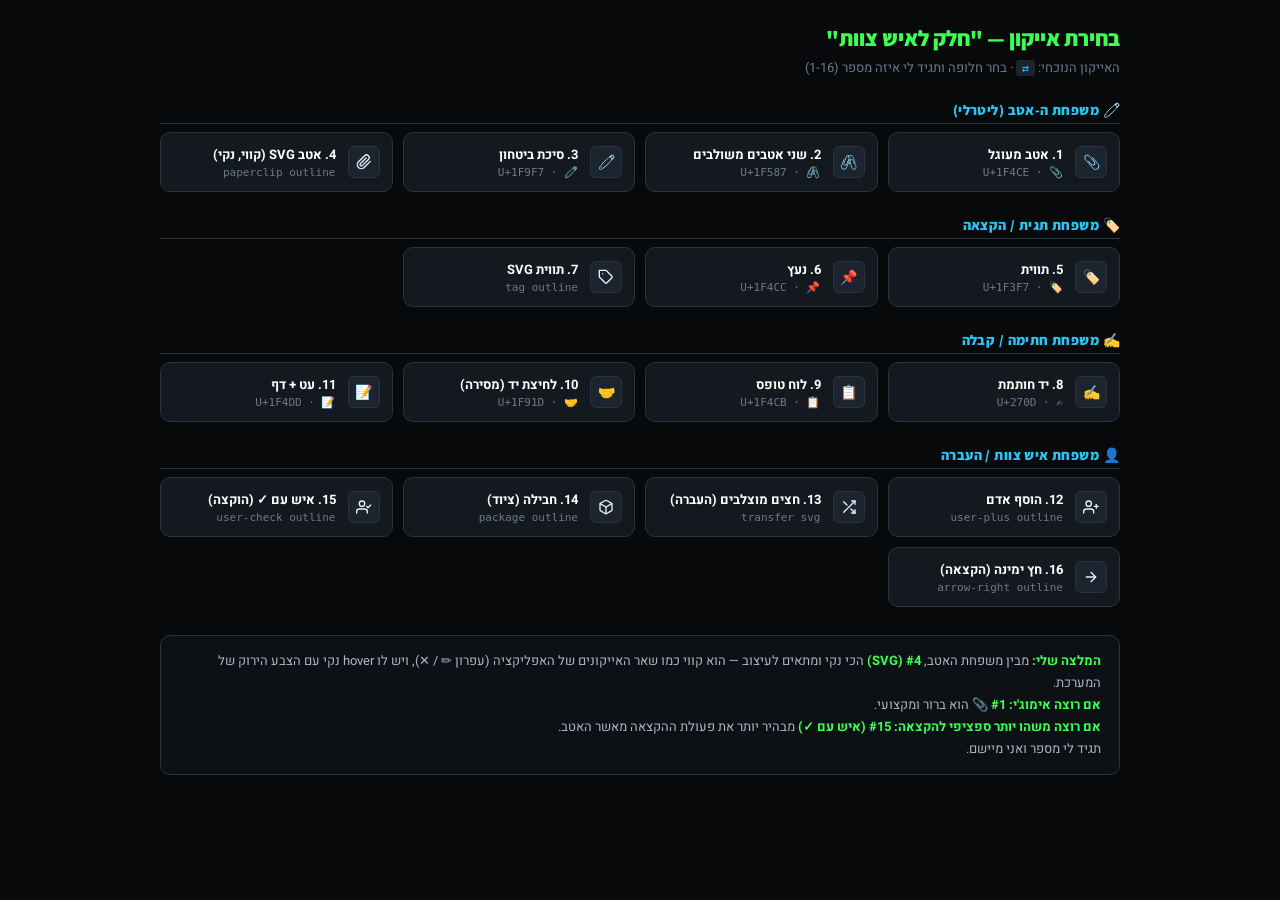
==== icon-preview.html @ a28305ae "preview(logistics): icon options for 'חלק לאיש צוות' button" ====
<!DOCTYPE html>
<html lang="he" dir="rtl">
<head>
<meta charset="UTF-8">
<meta name="viewport" content="width=device-width,initial-scale=1">
<title>בחירת אייקון — חלק לאיש צוות</title>
<link href="https://fonts.googleapis.com/css2?family=Heebo:wght@400;700;800;900&family=Assistant:wght@400;700;800;900&display=swap" rel="stylesheet">
<style>
:root{
  --bg:#07090a; --panel:#0d1014; --panel2:#141920; --panel3:#1c2430;
  --border:#1a2028; --border2:#2a3340; --border3:#3d4a5c;
  --accent:#3dff52; --accent2:#29c5f6; --danger:#ff3333; --warn:#ffc107;
  --text:#e8eff5; --text2:#a8b8c8; --text3:#6c7a89; --texthi:#fff;
  --r:8px;
}
*{box-sizing:border-box}
body{margin:0;font-family:'Heebo',sans-serif;background:var(--bg);color:var(--text);padding:24px;min-height:100vh}
.page{max-width:960px;margin:0 auto}
h1{font-family:'Assistant',sans-serif;font-size:22px;font-weight:900;color:var(--accent);margin:0 0 6px}
.sub{font-size:13px;color:var(--text3);margin-bottom:24px}
.cat{font-family:'Assistant',sans-serif;font-size:14px;font-weight:900;color:var(--accent2);margin:24px 0 8px;padding-bottom:4px;border-bottom:1px solid var(--border2);letter-spacing:0.03em}
.grid{display:grid;grid-template-columns:repeat(auto-fill,minmax(230px,1fr));gap:10px}
.card{background:var(--panel2);border:1px solid var(--border2);border-radius:10px;padding:12px;display:flex;align-items:center;gap:12px;transition:all 0.15s}
.card:hover{border-color:var(--accent);background:var(--panel3)}
.card .lbl{flex:1}
.card .lbl .name{font-size:13px;font-weight:700;color:var(--texthi);margin-bottom:2px}
.card .lbl .chr{font-size:11px;color:var(--text3);font-family:monospace}

/* MIMICS THE REAL .act-btn FROM THE APP */
.act-btn{
  background:var(--panel3);
  border:1px solid var(--border2);
  border-radius:6px;
  width:32px; height:32px;
  padding:0;
  display:flex; align-items:center; justify-content:center;
  font-size:14px;
  color:var(--text);
  cursor:pointer;
  transition:all 0.12s;
  font-family:inherit;
  flex-shrink:0;
}
.act-btn:hover{
  background:var(--accent);
  border-color:var(--accent);
  color:#07090a;
}

/* SVG buttons inherit the icon color via currentColor */
.act-btn svg{width:16px;height:16px;display:block}

.note{margin-top:28px;padding:14px 18px;background:var(--panel);border:1px solid var(--border2);border-radius:10px;color:var(--text2);font-size:13px;line-height:1.7}
.note b{color:var(--accent)}
code{background:var(--panel3);padding:1px 6px;border-radius:3px;font-size:12px;color:var(--accent2)}
</style>
</head>
<body>
<div class="page">
  <h1>בחירת אייקון — "חלק לאיש צוות"</h1>
  <div class="sub">האייקון הנוכחי: <code>⇄</code> · בחר חלופה ותגיד לי איזה מספר (1-16)</div>

  <div class="cat">🧷 משפחת ה-אטב (ליטרלי)</div>
  <div class="grid">
    <div class="card"><button class="act-btn" title="חלק לאיש צוות">📎</button><div class="lbl"><div class="name">1. אטב מעוגל</div><div class="chr">📎 · U+1F4CE</div></div></div>
    <div class="card"><button class="act-btn" title="חלק לאיש צוות">🖇️</button><div class="lbl"><div class="name">2. שני אטבים משולבים</div><div class="chr">🖇️ · U+1F587</div></div></div>
    <div class="card"><button class="act-btn" title="חלק לאיש צוות">🧷</button><div class="lbl"><div class="name">3. סיכת ביטחון</div><div class="chr">🧷 · U+1F9F7</div></div></div>
    <div class="card"><button class="act-btn" title="חלק לאיש צוות"><svg viewBox="0 0 24 24" fill="none" stroke="currentColor" stroke-width="2" stroke-linecap="round" stroke-linejoin="round"><path d="M21.44 11.05l-9.19 9.19a6 6 0 0 1-8.49-8.49l9.19-9.19a4 4 0 0 1 5.66 5.66l-9.2 9.19a2 2 0 0 1-2.83-2.83l8.49-8.48"/></svg></button><div class="lbl"><div class="name">4. אטב SVG (קווי, נקי)</div><div class="chr">paperclip outline</div></div></div>
  </div>

  <div class="cat">🏷️ משפחת תגית / הקצאה</div>
  <div class="grid">
    <div class="card"><button class="act-btn" title="חלק לאיש צוות">🏷️</button><div class="lbl"><div class="name">5. תווית</div><div class="chr">🏷️ · U+1F3F7</div></div></div>
    <div class="card"><button class="act-btn" title="חלק לאיש צוות">📌</button><div class="lbl"><div class="name">6. נעץ</div><div class="chr">📌 · U+1F4CC</div></div></div>
    <div class="card"><button class="act-btn" title="חלק לאיש צוות"><svg viewBox="0 0 24 24" fill="none" stroke="currentColor" stroke-width="2" stroke-linecap="round" stroke-linejoin="round"><path d="M20.59 13.41l-7.17 7.17a2 2 0 0 1-2.83 0L2 12V2h10l8.59 8.59a2 2 0 0 1 0 2.82z"/><line x1="7" y1="7" x2="7.01" y2="7"/></svg></button><div class="lbl"><div class="name">7. תווית SVG</div><div class="chr">tag outline</div></div></div>
  </div>

  <div class="cat">✍️ משפחת חתימה / קבלה</div>
  <div class="grid">
    <div class="card"><button class="act-btn" title="חלק לאיש צוות">✍️</button><div class="lbl"><div class="name">8. יד חותמת</div><div class="chr">✍️ · U+270D</div></div></div>
    <div class="card"><button class="act-btn" title="חלק לאיש צוות">📋</button><div class="lbl"><div class="name">9. לוח טופס</div><div class="chr">📋 · U+1F4CB</div></div></div>
    <div class="card"><button class="act-btn" title="חלק לאיש צוות">🤝</button><div class="lbl"><div class="name">10. לחיצת יד (מסירה)</div><div class="chr">🤝 · U+1F91D</div></div></div>
    <div class="card"><button class="act-btn" title="חלק לאיש צוות">📝</button><div class="lbl"><div class="name">11. עט + דף</div><div class="chr">📝 · U+1F4DD</div></div></div>
  </div>

  <div class="cat">👤 משפחת איש צוות / העברה</div>
  <div class="grid">
    <div class="card"><button class="act-btn" title="חלק לאיש צוות"><svg viewBox="0 0 24 24" fill="none" stroke="currentColor" stroke-width="2" stroke-linecap="round" stroke-linejoin="round"><path d="M16 21v-2a4 4 0 0 0-4-4H5a4 4 0 0 0-4 4v2"/><circle cx="8.5" cy="7" r="4"/><line x1="20" y1="8" x2="20" y2="14"/><line x1="23" y1="11" x2="17" y2="11"/></svg></button><div class="lbl"><div class="name">12. הוסף אדם</div><div class="chr">user-plus outline</div></div></div>
    <div class="card"><button class="act-btn" title="חלק לאיש צוות"><svg viewBox="0 0 24 24" fill="none" stroke="currentColor" stroke-width="2" stroke-linecap="round" stroke-linejoin="round"><polyline points="16 3 21 3 21 8"/><line x1="4" y1="20" x2="21" y2="3"/><polyline points="21 16 21 21 16 21"/><line x1="15" y1="15" x2="21" y2="21"/><line x1="4" y1="4" x2="9" y2="9"/></svg></button><div class="lbl"><div class="name">13. חצים מוצלבים (העברה)</div><div class="chr">transfer svg</div></div></div>
    <div class="card"><button class="act-btn" title="חלק לאיש צוות"><svg viewBox="0 0 24 24" fill="none" stroke="currentColor" stroke-width="2" stroke-linecap="round" stroke-linejoin="round"><path d="M21 16V8a2 2 0 0 0-1-1.73l-7-4a2 2 0 0 0-2 0l-7 4A2 2 0 0 0 3 8v8a2 2 0 0 0 1 1.73l7 4a2 2 0 0 0 2 0l7-4A2 2 0 0 0 21 16z"/><polyline points="3.27 6.96 12 12.01 20.73 6.96"/><line x1="12" y1="22.08" x2="12" y2="12"/></svg></button><div class="lbl"><div class="name">14. חבילה (ציוד)</div><div class="chr">package outline</div></div></div>
    <div class="card"><button class="act-btn" title="חלק לאיש צוות"><svg viewBox="0 0 24 24" fill="none" stroke="currentColor" stroke-width="2" stroke-linecap="round" stroke-linejoin="round"><path d="M17 21v-2a4 4 0 0 0-4-4H5a4 4 0 0 0-4 4v2"/><circle cx="9" cy="7" r="4"/><polyline points="16 11 18 13 22 9"/></svg></button><div class="lbl"><div class="name">15. איש עם ✓ (הוקצה)</div><div class="chr">user-check outline</div></div></div>
    <div class="card"><button class="act-btn" title="חלק לאיש צוות"><svg viewBox="0 0 24 24" fill="none" stroke="currentColor" stroke-width="2" stroke-linecap="round" stroke-linejoin="round"><line x1="5" y1="12" x2="19" y2="12"/><polyline points="12 5 19 12 12 19"/></svg></button><div class="lbl"><div class="name">16. חץ ימינה (הקצאה)</div><div class="chr">arrow-right outline</div></div></div>
  </div>

  <div class="note">
    <b>המלצה שלי:</b> מבין משפחת האטב, <b>#4 (SVG)</b> הכי נקי ומתאים לעיצוב — הוא קווי כמו שאר האייקונים של האפליקציה (עפרון ✏ / ✕), ויש לו hover נקי עם הצבע הירוק של המערכת.<br>
    <b>אם רוצה אימוג'י:</b> <b>#1 📎</b> הוא ברור ומקצועי.<br>
    <b>אם רוצה משהו יותר ספציפי להקצאה:</b> <b>#15 (איש עם ✓)</b> מבהיר יותר את פעולת ההקצאה מאשר האטב.<br>
    תגיד לי מספר ואני מיישם.
  </div>
</div>
</body>
</html>
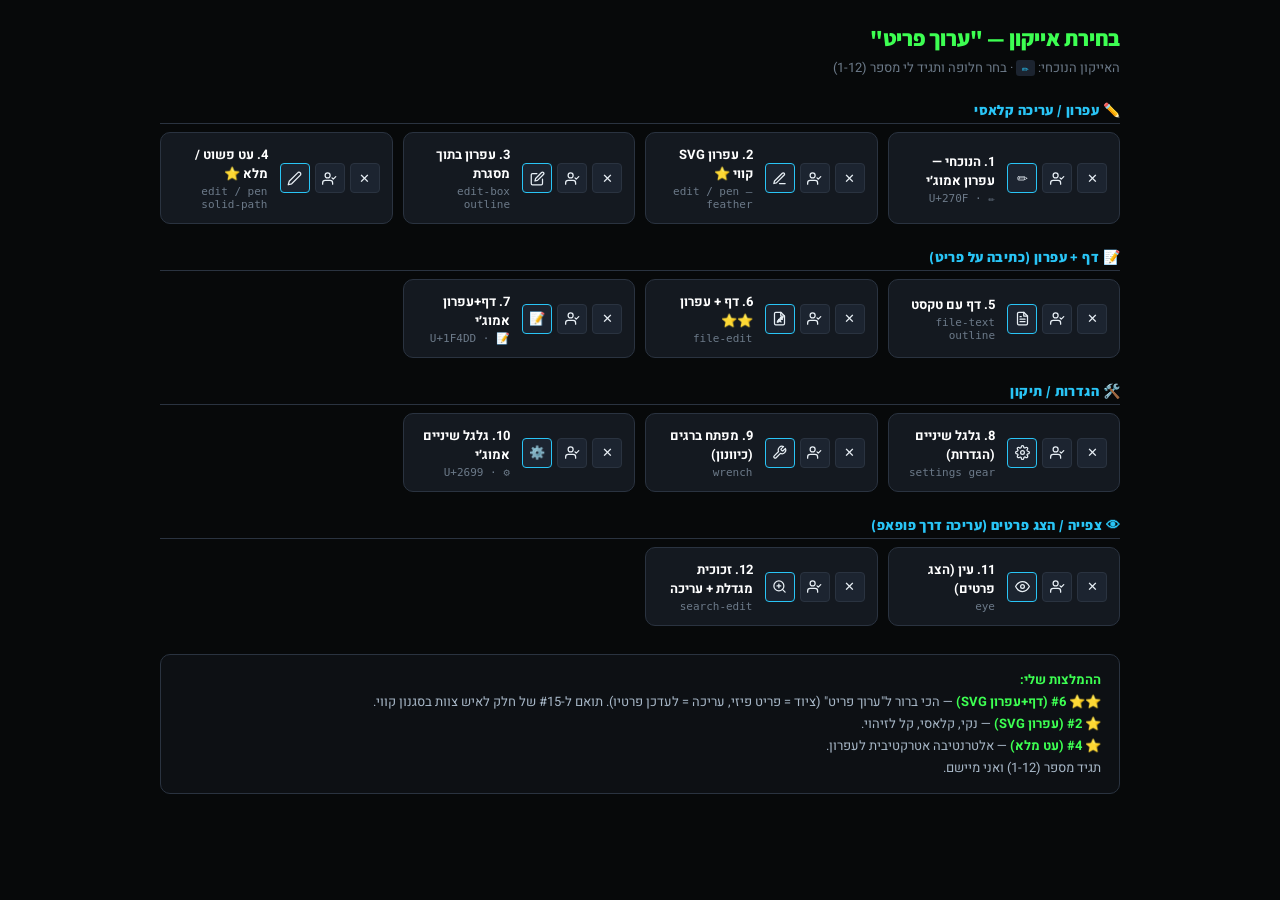
==== commit 4dd04a84: "preview(logistics): edit-item icon options" ====
--- a/icon-preview.html
+++ b/icon-preview.html
@@ -3,7 +3,7 @@
 <head>
 <meta charset="UTF-8">
 <meta name="viewport" content="width=device-width,initial-scale=1">
-<title>בחירת אייקון — חלק לאיש צוות</title>
+<title>בחירת אייקון — ערוך פריט</title>
 <link href="https://fonts.googleapis.com/css2?family=Heebo:wght@400;700;800;900&family=Assistant:wght@400;700;800;900&display=swap" rel="stylesheet">
 <style>
 :root{
@@ -26,15 +26,17 @@
 .card .lbl .name{font-size:13px;font-weight:700;color:var(--texthi);margin-bottom:2px}
 .card .lbl .chr{font-size:11px;color:var(--text3);font-family:monospace}
 
-/* MIMICS THE REAL .act-btn FROM THE APP */
+/* SHOW THE BUTTON IN THE CONTEXT OF "אלה שכבר יש לידו":
+   [✕ מחק] [👤✓ חלק] [?? ערוך]  */
+.trio{display:flex;gap:5px;flex-shrink:0}
 .act-btn{
   background:var(--panel3);
   border:1px solid var(--border2);
-  border-radius:6px;
-  width:32px; height:32px;
+  border-radius:4px;
+  width:30px; height:30px;
   padding:0;
-  display:flex; align-items:center; justify-content:center;
-  font-size:14px;
+  display:inline-flex; align-items:center; justify-content:center;
+  font-size:13px;
   color:var(--text);
   cursor:pointer;
   transition:all 0.12s;
@@ -46,9 +48,9 @@
   border-color:var(--accent);
   color:#07090a;
 }
-
-/* SVG buttons inherit the icon color via currentColor */
-.act-btn svg{width:16px;height:16px;display:block}
+.act-btn.edit-proposal{border-color:var(--accent2)}
+.act-btn.del:hover{background:var(--danger);border-color:var(--danger);color:#fff}
+.act-btn svg{width:15px;height:15px;display:block;stroke:currentColor}
 
 .note{margin-top:28px;padding:14px 18px;background:var(--panel);border:1px solid var(--border2);border-radius:10px;color:var(--text2);font-size:13px;line-height:1.7}
 .note b{color:var(--accent)}
@@ -57,46 +59,143 @@
 </head>
 <body>
 <div class="page">
-  <h1>בחירת אייקון — "חלק לאיש צוות"</h1>
-  <div class="sub">האייקון הנוכחי: <code>⇄</code> · בחר חלופה ותגיד לי איזה מספר (1-16)</div>
-
-  <div class="cat">🧷 משפחת ה-אטב (ליטרלי)</div>
-  <div class="grid">
-    <div class="card"><button class="act-btn" title="חלק לאיש צוות">📎</button><div class="lbl"><div class="name">1. אטב מעוגל</div><div class="chr">📎 · U+1F4CE</div></div></div>
-    <div class="card"><button class="act-btn" title="חלק לאיש צוות">🖇️</button><div class="lbl"><div class="name">2. שני אטבים משולבים</div><div class="chr">🖇️ · U+1F587</div></div></div>
-    <div class="card"><button class="act-btn" title="חלק לאיש צוות">🧷</button><div class="lbl"><div class="name">3. סיכת ביטחון</div><div class="chr">🧷 · U+1F9F7</div></div></div>
-    <div class="card"><button class="act-btn" title="חלק לאיש צוות"><svg viewBox="0 0 24 24" fill="none" stroke="currentColor" stroke-width="2" stroke-linecap="round" stroke-linejoin="round"><path d="M21.44 11.05l-9.19 9.19a6 6 0 0 1-8.49-8.49l9.19-9.19a4 4 0 0 1 5.66 5.66l-9.2 9.19a2 2 0 0 1-2.83-2.83l8.49-8.48"/></svg></button><div class="lbl"><div class="name">4. אטב SVG (קווי, נקי)</div><div class="chr">paperclip outline</div></div></div>
-  </div>
-
-  <div class="cat">🏷️ משפחת תגית / הקצאה</div>
-  <div class="grid">
-    <div class="card"><button class="act-btn" title="חלק לאיש צוות">🏷️</button><div class="lbl"><div class="name">5. תווית</div><div class="chr">🏷️ · U+1F3F7</div></div></div>
-    <div class="card"><button class="act-btn" title="חלק לאיש צוות">📌</button><div class="lbl"><div class="name">6. נעץ</div><div class="chr">📌 · U+1F4CC</div></div></div>
-    <div class="card"><button class="act-btn" title="חלק לאיש צוות"><svg viewBox="0 0 24 24" fill="none" stroke="currentColor" stroke-width="2" stroke-linecap="round" stroke-linejoin="round"><path d="M20.59 13.41l-7.17 7.17a2 2 0 0 1-2.83 0L2 12V2h10l8.59 8.59a2 2 0 0 1 0 2.82z"/><line x1="7" y1="7" x2="7.01" y2="7"/></svg></button><div class="lbl"><div class="name">7. תווית SVG</div><div class="chr">tag outline</div></div></div>
-  </div>
-
-  <div class="cat">✍️ משפחת חתימה / קבלה</div>
-  <div class="grid">
-    <div class="card"><button class="act-btn" title="חלק לאיש צוות">✍️</button><div class="lbl"><div class="name">8. יד חותמת</div><div class="chr">✍️ · U+270D</div></div></div>
-    <div class="card"><button class="act-btn" title="חלק לאיש צוות">📋</button><div class="lbl"><div class="name">9. לוח טופס</div><div class="chr">📋 · U+1F4CB</div></div></div>
-    <div class="card"><button class="act-btn" title="חלק לאיש צוות">🤝</button><div class="lbl"><div class="name">10. לחיצת יד (מסירה)</div><div class="chr">🤝 · U+1F91D</div></div></div>
-    <div class="card"><button class="act-btn" title="חלק לאיש צוות">📝</button><div class="lbl"><div class="name">11. עט + דף</div><div class="chr">📝 · U+1F4DD</div></div></div>
-  </div>
-
-  <div class="cat">👤 משפחת איש צוות / העברה</div>
-  <div class="grid">
-    <div class="card"><button class="act-btn" title="חלק לאיש צוות"><svg viewBox="0 0 24 24" fill="none" stroke="currentColor" stroke-width="2" stroke-linecap="round" stroke-linejoin="round"><path d="M16 21v-2a4 4 0 0 0-4-4H5a4 4 0 0 0-4 4v2"/><circle cx="8.5" cy="7" r="4"/><line x1="20" y1="8" x2="20" y2="14"/><line x1="23" y1="11" x2="17" y2="11"/></svg></button><div class="lbl"><div class="name">12. הוסף אדם</div><div class="chr">user-plus outline</div></div></div>
-    <div class="card"><button class="act-btn" title="חלק לאיש צוות"><svg viewBox="0 0 24 24" fill="none" stroke="currentColor" stroke-width="2" stroke-linecap="round" stroke-linejoin="round"><polyline points="16 3 21 3 21 8"/><line x1="4" y1="20" x2="21" y2="3"/><polyline points="21 16 21 21 16 21"/><line x1="15" y1="15" x2="21" y2="21"/><line x1="4" y1="4" x2="9" y2="9"/></svg></button><div class="lbl"><div class="name">13. חצים מוצלבים (העברה)</div><div class="chr">transfer svg</div></div></div>
-    <div class="card"><button class="act-btn" title="חלק לאיש צוות"><svg viewBox="0 0 24 24" fill="none" stroke="currentColor" stroke-width="2" stroke-linecap="round" stroke-linejoin="round"><path d="M21 16V8a2 2 0 0 0-1-1.73l-7-4a2 2 0 0 0-2 0l-7 4A2 2 0 0 0 3 8v8a2 2 0 0 0 1 1.73l7 4a2 2 0 0 0 2 0l7-4A2 2 0 0 0 21 16z"/><polyline points="3.27 6.96 12 12.01 20.73 6.96"/><line x1="12" y1="22.08" x2="12" y2="12"/></svg></button><div class="lbl"><div class="name">14. חבילה (ציוד)</div><div class="chr">package outline</div></div></div>
-    <div class="card"><button class="act-btn" title="חלק לאיש צוות"><svg viewBox="0 0 24 24" fill="none" stroke="currentColor" stroke-width="2" stroke-linecap="round" stroke-linejoin="round"><path d="M17 21v-2a4 4 0 0 0-4-4H5a4 4 0 0 0-4 4v2"/><circle cx="9" cy="7" r="4"/><polyline points="16 11 18 13 22 9"/></svg></button><div class="lbl"><div class="name">15. איש עם ✓ (הוקצה)</div><div class="chr">user-check outline</div></div></div>
-    <div class="card"><button class="act-btn" title="חלק לאיש צוות"><svg viewBox="0 0 24 24" fill="none" stroke="currentColor" stroke-width="2" stroke-linecap="round" stroke-linejoin="round"><line x1="5" y1="12" x2="19" y2="12"/><polyline points="12 5 19 12 12 19"/></svg></button><div class="lbl"><div class="name">16. חץ ימינה (הקצאה)</div><div class="chr">arrow-right outline</div></div></div>
+  <h1>בחירת אייקון — "ערוך פריט"</h1>
+  <div class="sub">האייקון הנוכחי: <code>✏</code> · בחר חלופה ותגיד לי מספר (1-12)</div>
+
+  <div class="cat">✏️ עפרון / עריכה קלאסי</div>
+  <div class="grid">
+
+    <div class="card">
+      <div class="trio">
+        <button class="act-btn del" title="מחק">✕</button>
+        <button class="act-btn" title="חלק לאיש צוות"><svg viewBox="0 0 24 24" fill="none" stroke-width="2" stroke-linecap="round" stroke-linejoin="round"><path d="M17 21v-2a4 4 0 0 0-4-4H5a4 4 0 0 0-4 4v2"/><circle cx="9" cy="7" r="4"/><polyline points="16 11 18 13 22 9"/></svg></button>
+        <button class="act-btn edit-proposal" title="ערוך">✏</button>
+      </div>
+      <div class="lbl"><div class="name">1. הנוכחי — עפרון אמוג׳י</div><div class="chr">✏ · U+270F</div></div>
+    </div>
+
+    <div class="card">
+      <div class="trio">
+        <button class="act-btn del" title="מחק">✕</button>
+        <button class="act-btn" title="חלק לאיש צוות"><svg viewBox="0 0 24 24" fill="none" stroke-width="2" stroke-linecap="round" stroke-linejoin="round"><path d="M17 21v-2a4 4 0 0 0-4-4H5a4 4 0 0 0-4 4v2"/><circle cx="9" cy="7" r="4"/><polyline points="16 11 18 13 22 9"/></svg></button>
+        <button class="act-btn edit-proposal" title="ערוך"><svg viewBox="0 0 24 24" fill="none" stroke-width="2" stroke-linecap="round" stroke-linejoin="round"><path d="M12 20h9"/><path d="M16.5 3.5a2.121 2.121 0 0 1 3 3L7 19l-4 1 1-4L16.5 3.5z"/></svg></button>
+      </div>
+      <div class="lbl"><div class="name">2. עפרון SVG קווי ⭐</div><div class="chr">edit / pen — feather</div></div>
+    </div>
+
+    <div class="card">
+      <div class="trio">
+        <button class="act-btn del" title="מחק">✕</button>
+        <button class="act-btn" title="חלק לאיש צוות"><svg viewBox="0 0 24 24" fill="none" stroke-width="2" stroke-linecap="round" stroke-linejoin="round"><path d="M17 21v-2a4 4 0 0 0-4-4H5a4 4 0 0 0-4 4v2"/><circle cx="9" cy="7" r="4"/><polyline points="16 11 18 13 22 9"/></svg></button>
+        <button class="act-btn edit-proposal" title="ערוך"><svg viewBox="0 0 24 24" fill="none" stroke-width="2" stroke-linecap="round" stroke-linejoin="round"><path d="M11 4H4a2 2 0 0 0-2 2v14a2 2 0 0 0 2 2h14a2 2 0 0 0 2-2v-7"/><path d="M18.5 2.5a2.121 2.121 0 0 1 3 3L12 15l-4 1 1-4 9.5-9.5z"/></svg></button>
+      </div>
+      <div class="lbl"><div class="name">3. עפרון בתוך מסגרת</div><div class="chr">edit-box outline</div></div>
+    </div>
+
+    <div class="card">
+      <div class="trio">
+        <button class="act-btn del" title="מחק">✕</button>
+        <button class="act-btn" title="חלק לאיש צוות"><svg viewBox="0 0 24 24" fill="none" stroke-width="2" stroke-linecap="round" stroke-linejoin="round"><path d="M17 21v-2a4 4 0 0 0-4-4H5a4 4 0 0 0-4 4v2"/><circle cx="9" cy="7" r="4"/><polyline points="16 11 18 13 22 9"/></svg></button>
+        <button class="act-btn edit-proposal" title="ערוך"><svg viewBox="0 0 24 24" fill="none" stroke-width="2" stroke-linecap="round" stroke-linejoin="round"><path d="M17 3a2.85 2.83 0 1 1 4 4L7.5 20.5 2 22l1.5-5.5L17 3z"/></svg></button>
+      </div>
+      <div class="lbl"><div class="name">4. עט פשוט / מלא ⭐</div><div class="chr">edit / pen solid-path</div></div>
+    </div>
+
+  </div>
+
+  <div class="cat">📝 דף + עפרון (כתיבה על פריט)</div>
+  <div class="grid">
+
+    <div class="card">
+      <div class="trio">
+        <button class="act-btn del" title="מחק">✕</button>
+        <button class="act-btn" title="חלק לאיש צוות"><svg viewBox="0 0 24 24" fill="none" stroke-width="2" stroke-linecap="round" stroke-linejoin="round"><path d="M17 21v-2a4 4 0 0 0-4-4H5a4 4 0 0 0-4 4v2"/><circle cx="9" cy="7" r="4"/><polyline points="16 11 18 13 22 9"/></svg></button>
+        <button class="act-btn edit-proposal" title="ערוך"><svg viewBox="0 0 24 24" fill="none" stroke-width="2" stroke-linecap="round" stroke-linejoin="round"><path d="M14 2H6a2 2 0 0 0-2 2v16a2 2 0 0 0 2 2h12a2 2 0 0 0 2-2V8z"/><polyline points="14 2 14 8 20 8"/><line x1="16" y1="13" x2="8" y2="13"/><line x1="16" y1="17" x2="8" y2="17"/><polyline points="10 9 9 9 8 9"/></svg></button>
+      </div>
+      <div class="lbl"><div class="name">5. דף עם טקסט</div><div class="chr">file-text outline</div></div>
+    </div>
+
+    <div class="card">
+      <div class="trio">
+        <button class="act-btn del" title="מחק">✕</button>
+        <button class="act-btn" title="חלק לאיש צוות"><svg viewBox="0 0 24 24" fill="none" stroke-width="2" stroke-linecap="round" stroke-linejoin="round"><path d="M17 21v-2a4 4 0 0 0-4-4H5a4 4 0 0 0-4 4v2"/><circle cx="9" cy="7" r="4"/><polyline points="16 11 18 13 22 9"/></svg></button>
+        <button class="act-btn edit-proposal" title="ערוך"><svg viewBox="0 0 24 24" fill="none" stroke-width="2" stroke-linecap="round" stroke-linejoin="round"><path d="M14 2H6a2 2 0 0 0-2 2v16a2 2 0 0 0 2 2h12a2 2 0 0 0 2-2V8z"/><polyline points="14 2 14 8 20 8"/><path d="M10.5 13.5l4 4"/><path d="M13.5 10.5l3 3"/><path d="M10.5 17.5l-2 0.5 0.5-2 7-7 1.5 1.5z"/></svg></button>
+      </div>
+      <div class="lbl"><div class="name">6. דף + עפרון ⭐⭐</div><div class="chr">file-edit</div></div>
+    </div>
+
+    <div class="card">
+      <div class="trio">
+        <button class="act-btn del" title="מחק">✕</button>
+        <button class="act-btn" title="חלק לאיש צוות"><svg viewBox="0 0 24 24" fill="none" stroke-width="2" stroke-linecap="round" stroke-linejoin="round"><path d="M17 21v-2a4 4 0 0 0-4-4H5a4 4 0 0 0-4 4v2"/><circle cx="9" cy="7" r="4"/><polyline points="16 11 18 13 22 9"/></svg></button>
+        <button class="act-btn edit-proposal" title="ערוך">📝</button>
+      </div>
+      <div class="lbl"><div class="name">7. דף+עפרון אמוג׳י</div><div class="chr">📝 · U+1F4DD</div></div>
+    </div>
+
+  </div>
+
+  <div class="cat">🛠️ הגדרות / תיקון</div>
+  <div class="grid">
+
+    <div class="card">
+      <div class="trio">
+        <button class="act-btn del" title="מחק">✕</button>
+        <button class="act-btn" title="חלק לאיש צוות"><svg viewBox="0 0 24 24" fill="none" stroke-width="2" stroke-linecap="round" stroke-linejoin="round"><path d="M17 21v-2a4 4 0 0 0-4-4H5a4 4 0 0 0-4 4v2"/><circle cx="9" cy="7" r="4"/><polyline points="16 11 18 13 22 9"/></svg></button>
+        <button class="act-btn edit-proposal" title="ערוך"><svg viewBox="0 0 24 24" fill="none" stroke-width="2" stroke-linecap="round" stroke-linejoin="round"><circle cx="12" cy="12" r="3"/><path d="M19.4 15a1.65 1.65 0 0 0 .33 1.82l.06.06a2 2 0 0 1 0 2.83 2 2 0 0 1-2.83 0l-.06-.06a1.65 1.65 0 0 0-1.82-.33 1.65 1.65 0 0 0-1 1.51V21a2 2 0 0 1-2 2 2 2 0 0 1-2-2v-.09A1.65 1.65 0 0 0 9 19.4a1.65 1.65 0 0 0-1.82.33l-.06.06a2 2 0 0 1-2.83 0 2 2 0 0 1 0-2.83l.06-.06a1.65 1.65 0 0 0 .33-1.82 1.65 1.65 0 0 0-1.51-1H3a2 2 0 0 1-2-2 2 2 0 0 1 2-2h.09A1.65 1.65 0 0 0 4.6 9a1.65 1.65 0 0 0-.33-1.82l-.06-.06a2 2 0 0 1 0-2.83 2 2 0 0 1 2.83 0l.06.06a1.65 1.65 0 0 0 1.82.33H9a1.65 1.65 0 0 0 1-1.51V3a2 2 0 0 1 2-2 2 2 0 0 1 2 2v.09a1.65 1.65 0 0 0 1 1.51 1.65 1.65 0 0 0 1.82-.33l.06-.06a2 2 0 0 1 2.83 0 2 2 0 0 1 0 2.83l-.06.06a1.65 1.65 0 0 0-.33 1.82V9a1.65 1.65 0 0 0 1.51 1H21a2 2 0 0 1 2 2 2 2 0 0 1-2 2h-.09a1.65 1.65 0 0 0-1.51 1z"/></svg></button>
+      </div>
+      <div class="lbl"><div class="name">8. גלגל שיניים (הגדרות)</div><div class="chr">settings gear</div></div>
+    </div>
+
+    <div class="card">
+      <div class="trio">
+        <button class="act-btn del" title="מחק">✕</button>
+        <button class="act-btn" title="חלק לאיש צוות"><svg viewBox="0 0 24 24" fill="none" stroke-width="2" stroke-linecap="round" stroke-linejoin="round"><path d="M17 21v-2a4 4 0 0 0-4-4H5a4 4 0 0 0-4 4v2"/><circle cx="9" cy="7" r="4"/><polyline points="16 11 18 13 22 9"/></svg></button>
+        <button class="act-btn edit-proposal" title="ערוך"><svg viewBox="0 0 24 24" fill="none" stroke-width="2" stroke-linecap="round" stroke-linejoin="round"><path d="M14.7 6.3a1 1 0 0 0 0 1.4l1.6 1.6a1 1 0 0 0 1.4 0l3.77-3.77a6 6 0 0 1-7.94 7.94l-6.91 6.91a2.12 2.12 0 0 1-3-3l6.91-6.91a6 6 0 0 1 7.94-7.94l-3.76 3.76z"/></svg></button>
+      </div>
+      <div class="lbl"><div class="name">9. מפתח ברגים (כיוונון)</div><div class="chr">wrench</div></div>
+    </div>
+
+    <div class="card">
+      <div class="trio">
+        <button class="act-btn del" title="מחק">✕</button>
+        <button class="act-btn" title="חלק לאיש צוות"><svg viewBox="0 0 24 24" fill="none" stroke-width="2" stroke-linecap="round" stroke-linejoin="round"><path d="M17 21v-2a4 4 0 0 0-4-4H5a4 4 0 0 0-4 4v2"/><circle cx="9" cy="7" r="4"/><polyline points="16 11 18 13 22 9"/></svg></button>
+        <button class="act-btn edit-proposal" title="ערוך">⚙️</button>
+      </div>
+      <div class="lbl"><div class="name">10. גלגל שיניים אמוג׳י</div><div class="chr">⚙️ · U+2699</div></div>
+    </div>
+
+  </div>
+
+  <div class="cat">👁 צפייה / הצג פרטים (עריכה דרך פופאפ)</div>
+  <div class="grid">
+
+    <div class="card">
+      <div class="trio">
+        <button class="act-btn del" title="מחק">✕</button>
+        <button class="act-btn" title="חלק לאיש צוות"><svg viewBox="0 0 24 24" fill="none" stroke-width="2" stroke-linecap="round" stroke-linejoin="round"><path d="M17 21v-2a4 4 0 0 0-4-4H5a4 4 0 0 0-4 4v2"/><circle cx="9" cy="7" r="4"/><polyline points="16 11 18 13 22 9"/></svg></button>
+        <button class="act-btn edit-proposal" title="ערוך"><svg viewBox="0 0 24 24" fill="none" stroke-width="2" stroke-linecap="round" stroke-linejoin="round"><path d="M1 12s4-8 11-8 11 8 11 8-4 8-11 8-11-8-11-8z"/><circle cx="12" cy="12" r="3"/></svg></button>
+      </div>
+      <div class="lbl"><div class="name">11. עין (הצג פרטים)</div><div class="chr">eye</div></div>
+    </div>
+
+    <div class="card">
+      <div class="trio">
+        <button class="act-btn del" title="מחק">✕</button>
+        <button class="act-btn" title="חלק לאיש צוות"><svg viewBox="0 0 24 24" fill="none" stroke-width="2" stroke-linecap="round" stroke-linejoin="round"><path d="M17 21v-2a4 4 0 0 0-4-4H5a4 4 0 0 0-4 4v2"/><circle cx="9" cy="7" r="4"/><polyline points="16 11 18 13 22 9"/></svg></button>
+        <button class="act-btn edit-proposal" title="ערוך"><svg viewBox="0 0 24 24" fill="none" stroke-width="2" stroke-linecap="round" stroke-linejoin="round"><circle cx="11" cy="11" r="8"/><line x1="21" y1="21" x2="16.65" y2="16.65"/><line x1="11" y1="8" x2="11" y2="14"/><line x1="8" y1="11" x2="14" y2="11"/></svg></button>
+      </div>
+      <div class="lbl"><div class="name">12. זכוכית מגדלת + עריכה</div><div class="chr">search-edit</div></div>
+    </div>
+
   </div>
 
   <div class="note">
-    <b>המלצה שלי:</b> מבין משפחת האטב, <b>#4 (SVG)</b> הכי נקי ומתאים לעיצוב — הוא קווי כמו שאר האייקונים של האפליקציה (עפרון ✏ / ✕), ויש לו hover נקי עם הצבע הירוק של המערכת.<br>
-    <b>אם רוצה אימוג'י:</b> <b>#1 📎</b> הוא ברור ומקצועי.<br>
-    <b>אם רוצה משהו יותר ספציפי להקצאה:</b> <b>#15 (איש עם ✓)</b> מבהיר יותר את פעולת ההקצאה מאשר האטב.<br>
-    תגיד לי מספר ואני מיישם.
+    <b>ההמלצות שלי:</b><br>
+    ⭐⭐ <b>#6 (דף+עפרון SVG)</b> — הכי ברור ל"ערוך פריט" (ציוד = פריט פיזי, עריכה = לעדכן פרטיו). תואם ל-#15 של חלק לאיש צוות בסגנון קווי.<br>
+    ⭐ <b>#2 (עפרון SVG)</b> — נקי, קלאסי, קל לזיהוי.<br>
+    ⭐ <b>#4 (עט מלא)</b> — אלטרנטיבה אטרקטיבית לעפרון.<br>
+    תגיד מספר (1-12) ואני מיישם.
   </div>
 </div>
 </body>
